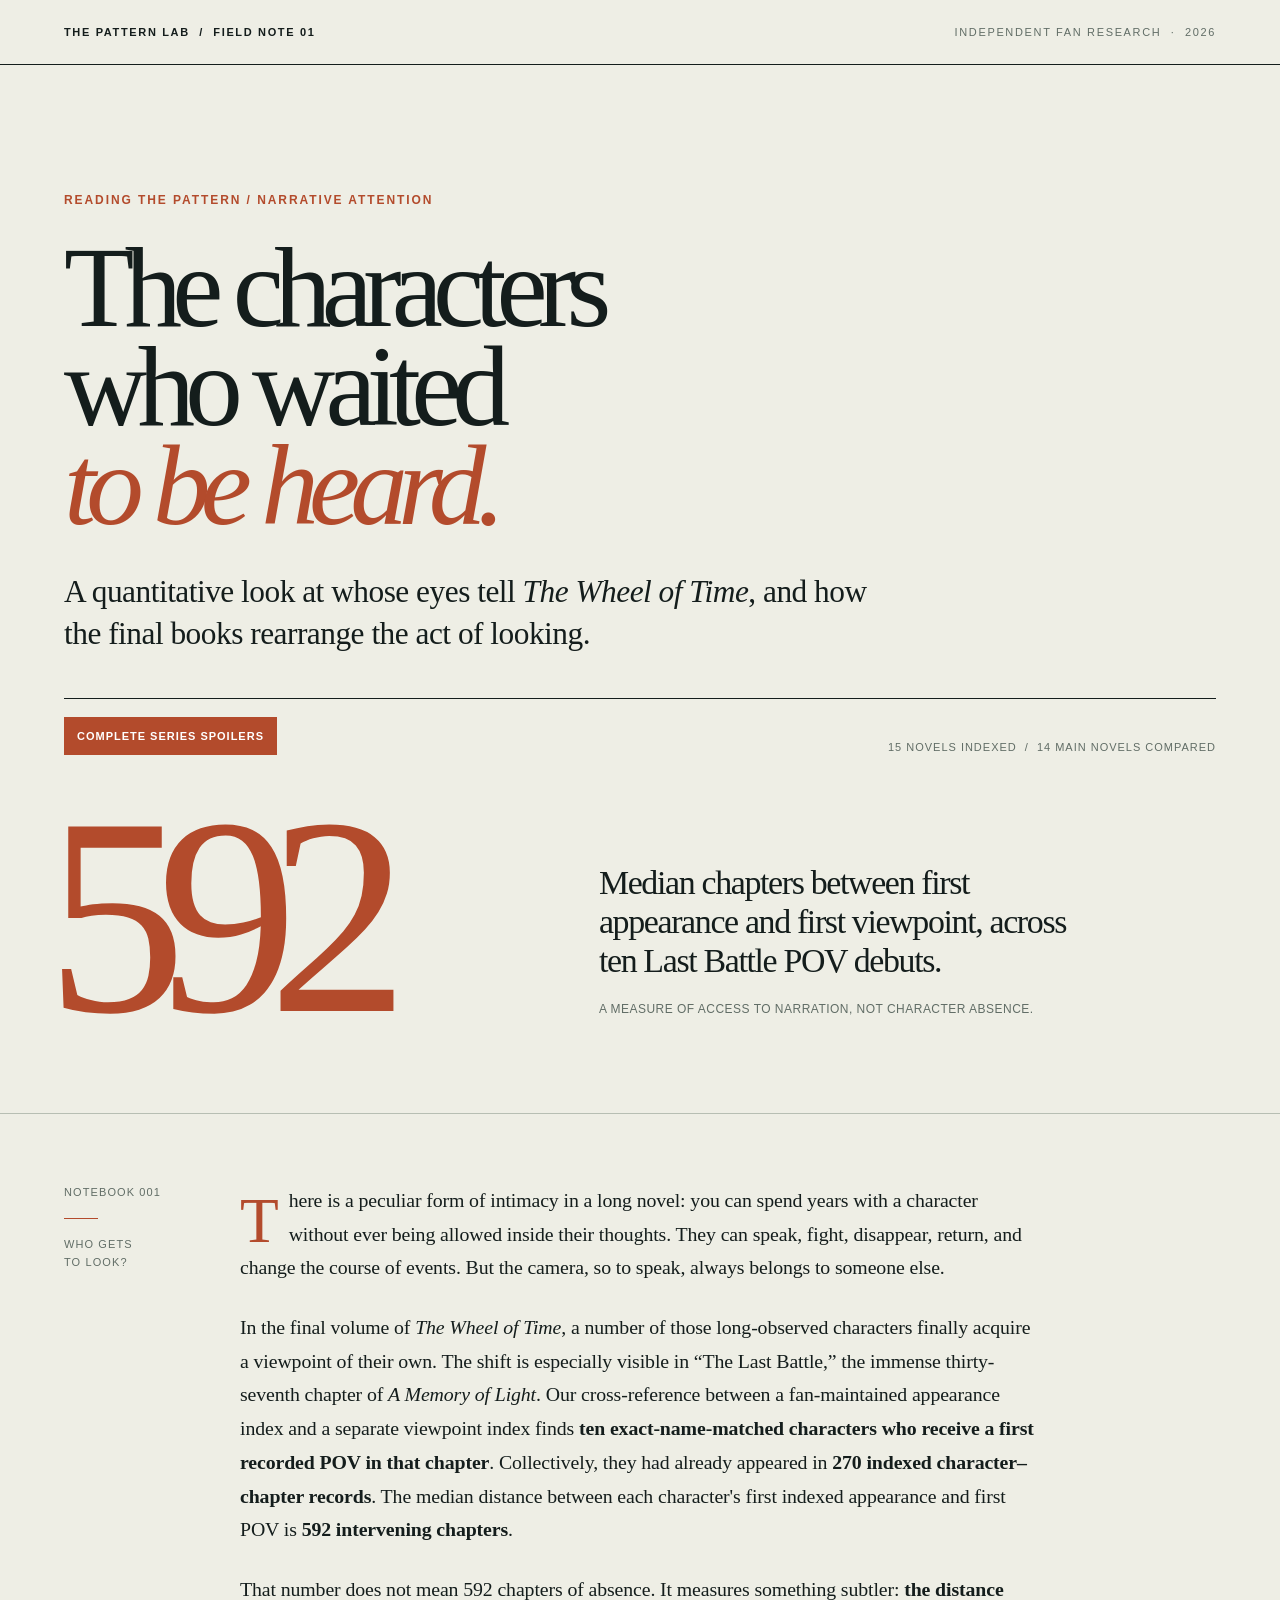
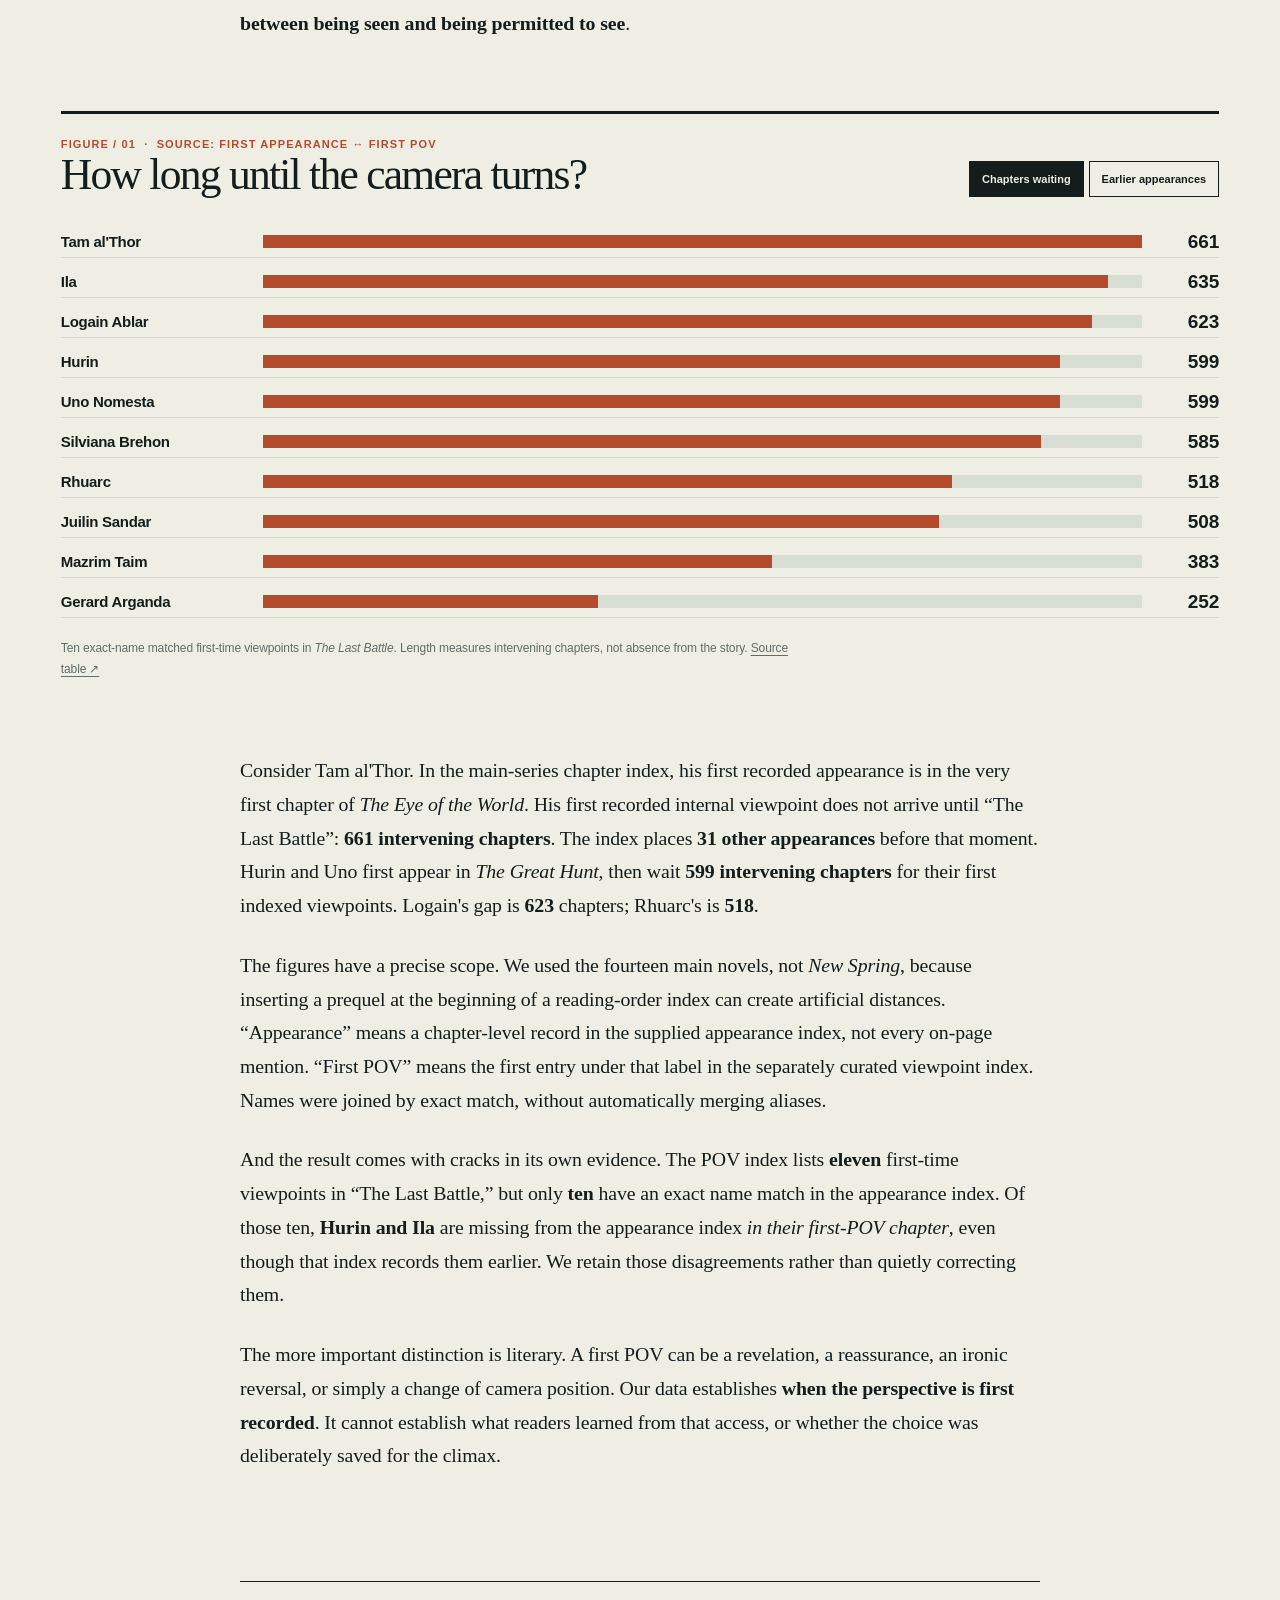
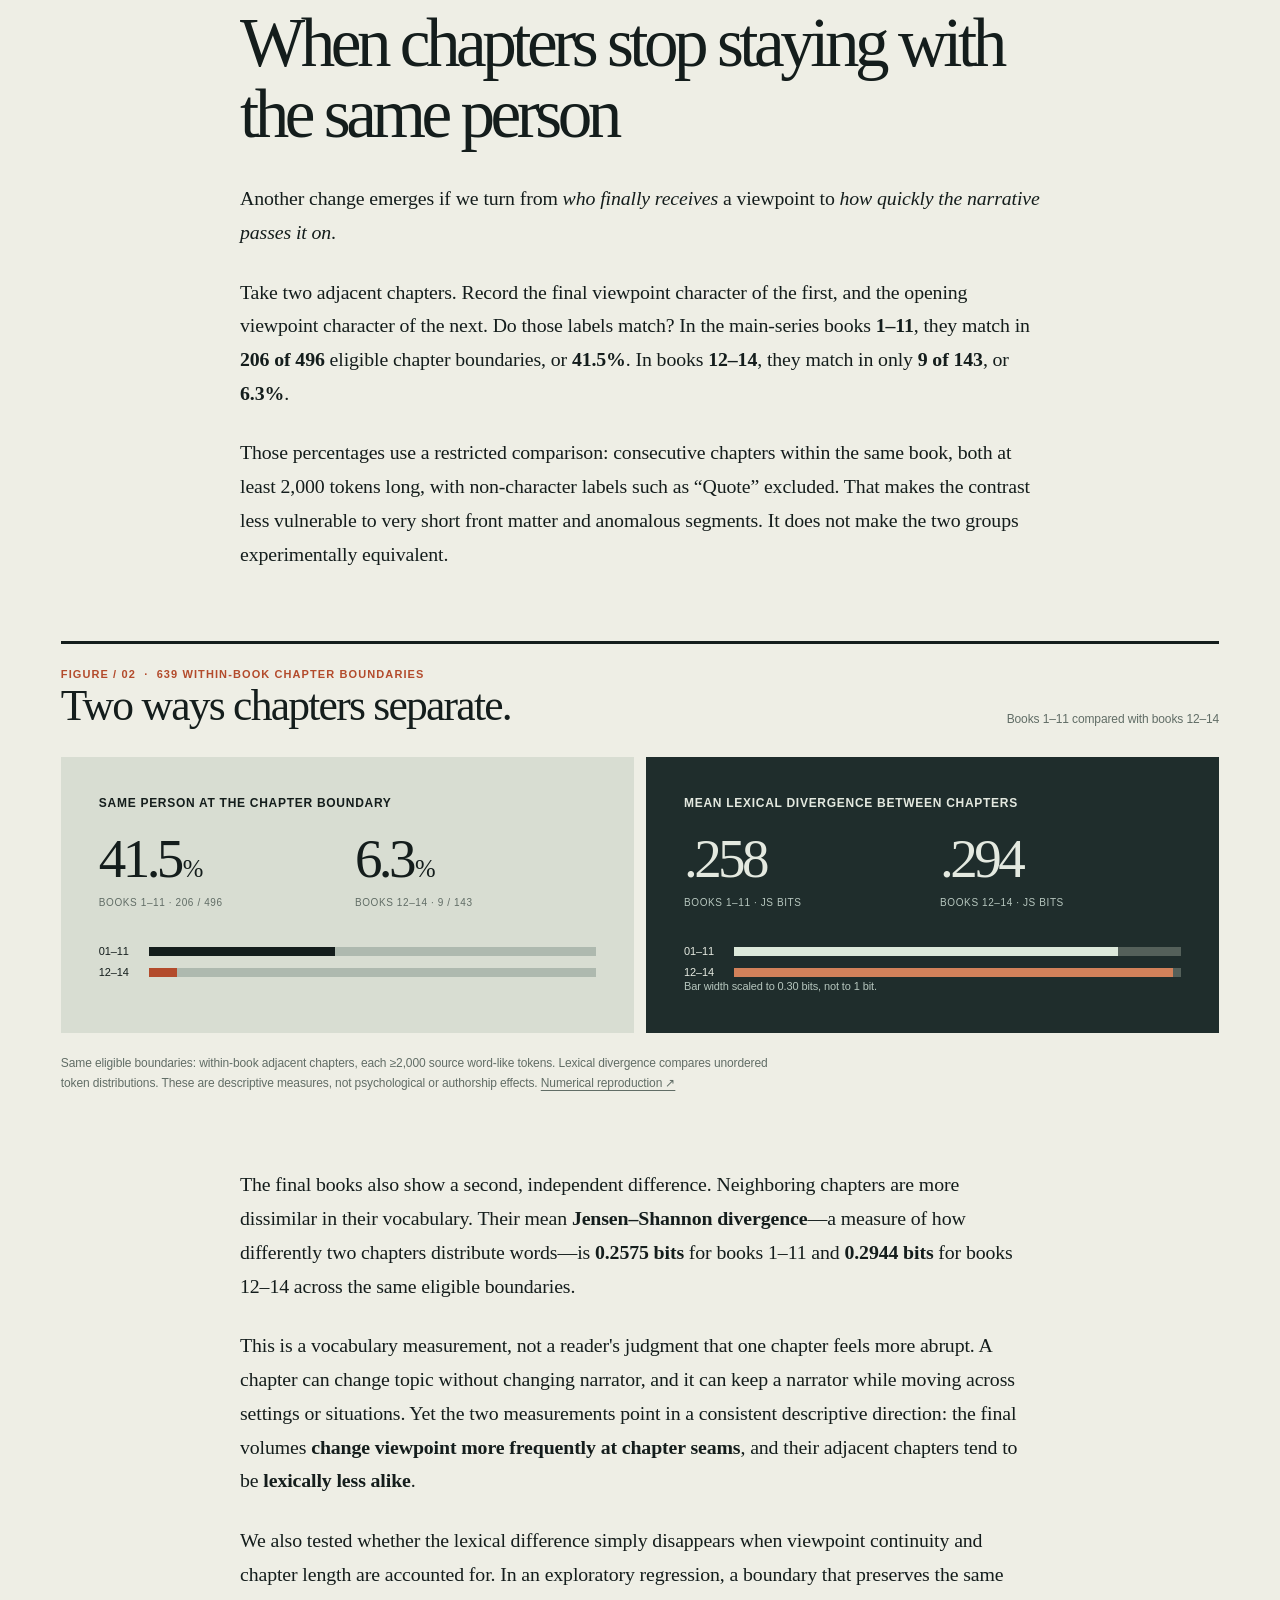
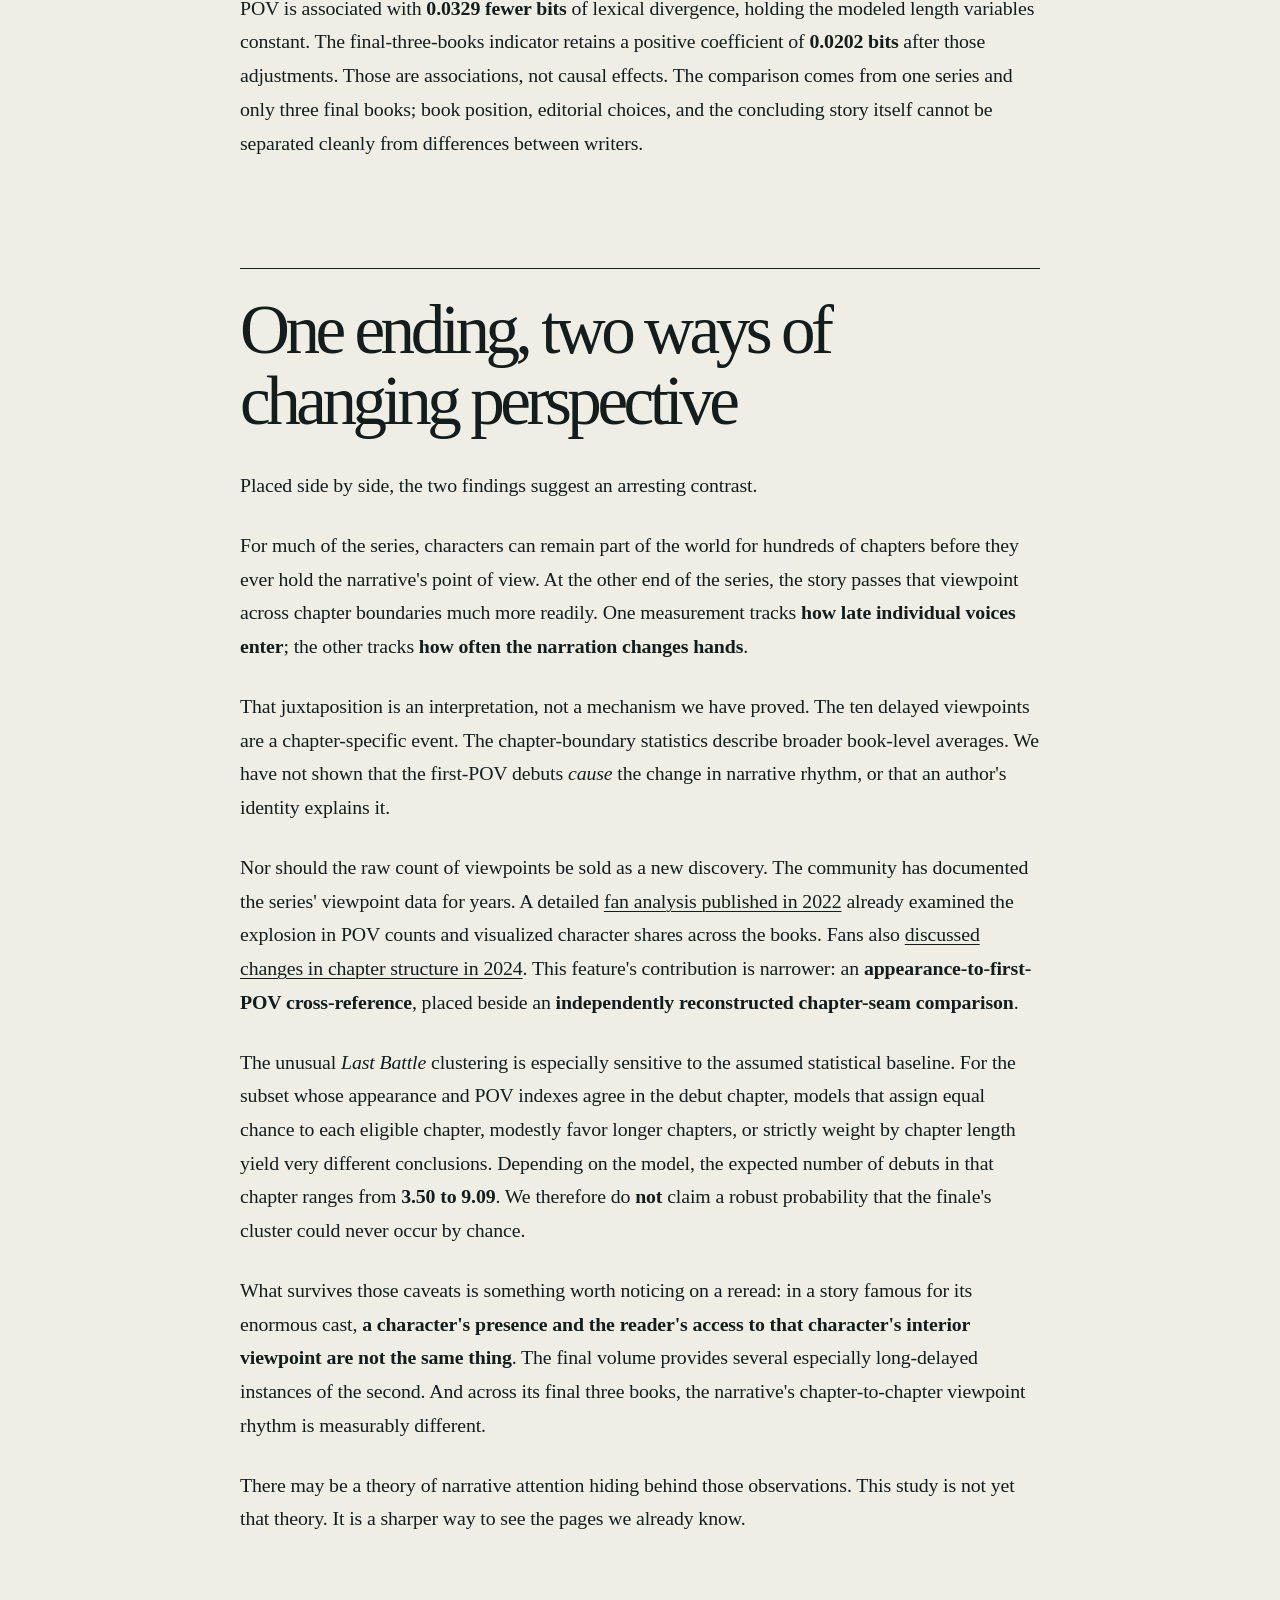
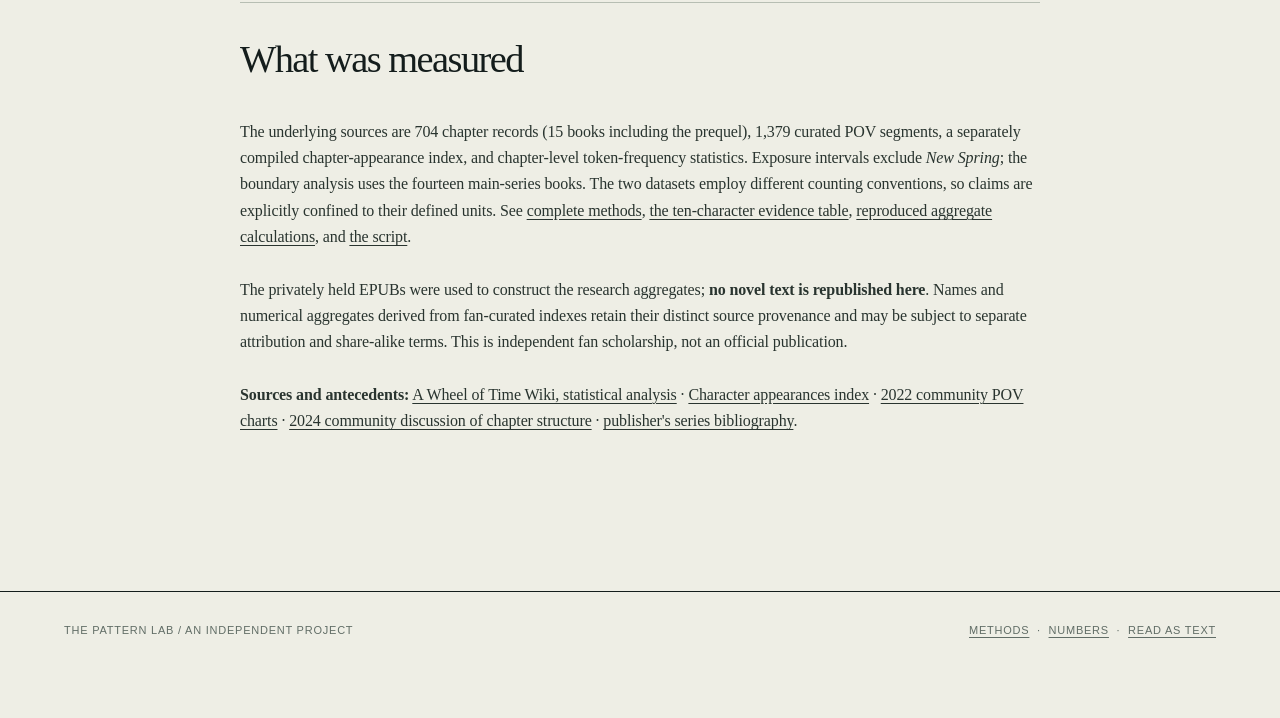
==== features/the-characters-who-waited/index.html @ 1e6bf5ef "Publish spoiler-marked feature on delayed POV debuts and chapter seams" ====
<!doctype html><html lang="en"><head><meta charset="utf-8"><meta name="viewport" content="width=device-width, initial-scale=1"><meta name="description" content="A sourced visual essay on long-delayed POV debuts and chapter-to-chapter shifts in The Wheel of Time."><meta name="color-scheme" content="light"><title>The Characters Who Waited to Be Heard — The Pattern Lab</title><style>
:root{--paper:#eeeee5;--ink:#141d1c;--ink2:#29342f;--muted:#616d66;--rule:#b7beb3;--burn:#b34b2c;--smoke:#d8ddd2;--night:#1f2d2c;--nightText:#e4e9e0}
*{box-sizing:border-box}html{scroll-behavior:smooth}body{margin:0;color:var(--ink);background:var(--paper);-webkit-font-smoothing:antialiased;font-family:Georgia,'Times New Roman',serif}
a{color:inherit;text-underline-offset:3px;text-decoration-thickness:1px}a:hover{color:var(--burn)}button,input{font:inherit}button:focus-visible,a:focus-visible{outline:2px solid var(--burn);outline-offset:4px}
header,main,footer{max-width:1500px;margin-inline:auto}.skip{position:absolute;top:-8em;left:0;background:#fff;padding:16px;z-index:10}.skip:focus{top:0}
.mast{display:flex;justify-content:space-between;align-items:center;padding:25px clamp(24px,5vw,86px);border-bottom:1px solid var(--ink);font:600 11px/1.3 Arial,sans-serif;letter-spacing:.15em;text-transform:uppercase}.mast>*:last-child{font-weight:400;color:var(--muted)}
.hero{padding:clamp(58px,10vw,150px) clamp(24px,5vw,86px) 60px;position:relative}.issue{font:600 12px/1.2 Arial,sans-serif;color:var(--burn);letter-spacing:.16em;margin:0 0 30px}.hero h1{margin:0 0 25px;font-size:clamp(58px,9vw,139px);font-weight:400;line-height:.86;letter-spacing:-.085em;max-width:1300px}.hero h1 em{font-weight:400;color:var(--burn)}.hero-dek{font-size:clamp(21px,2.45vw,32px);line-height:1.35;letter-spacing:-.016em;max-width:810px;margin:36px 0 42px}.hero-meta{display:flex;gap:24px;justify-content:space-between;align-items:flex-end;border-top:1px solid var(--ink);padding-top:18px;flex-wrap:wrap;font:11px/1.5 Arial,sans-serif;letter-spacing:.09em;text-transform:uppercase}.spoiler{display:inline-flex;gap:8px;background:var(--burn);color:#fff;padding:11px 13px;font-weight:600}.shortmeta{color:var(--muted)}
.giant{padding:0 clamp(24px,5vw,86px) 95px;display:grid;grid-template-columns:minmax(0,.9fr) minmax(0,1.1fr);gap:30px;align-items:end;border-bottom:1px solid var(--rule)}.number{font:400 clamp(140px,22vw,360px)/.72 Georgia,serif;color:var(--burn);letter-spacing:-.105em;margin-left:-.065em}.giant-txt{max-width:490px;margin:0;font-size:clamp(23px,2.65vw,40px);line-height:1.15;letter-spacing:-.04em}.giant-micro{font:12px/1.5 Arial,sans-serif;letter-spacing:.04em;color:var(--muted);margin:20px 0 0}
.body-grid{display:grid;grid-template-columns:minmax(140px,1fr) minmax(0,800px) minmax(140px,1fr);gap:20px;padding:70px clamp(24px,5vw,86px) 130px}.running{font:11px/1.6 Arial,sans-serif;color:var(--muted);letter-spacing:.1em;text-transform:uppercase;align-self:start;position:sticky;top:24px}.running span{display:block;width:34px;height:1px;background:var(--burn);margin:17px 0}.copy{grid-column:2;min-width:0;font-size:clamp(19px,1.55vw,22px);line-height:1.7;letter-spacing:-.006em}.copy>p{margin:0 0 26px}.copy>p:first-child:first-letter{float:left;font-size:3.2em;line-height:.75;margin:13px 10px 0 0;color:var(--burn)}.copy strong{font-weight:700}.copy h2{font-size:clamp(38px,5.4vw,80px);line-height:1.02;letter-spacing:-.065em;font-weight:400;margin:108px 0 33px;padding-top:26px;border-top:1px solid var(--ink)}.copy h3{font-weight:400}.copy h3{font-size:clamp(25px,3vw,40px);line-height:1.1;letter-spacing:-.04em}.copy hr{border:0;border-top:1px solid var(--rule);margin:66px 0 25px}.copy>h3{margin-top:35px}.copy>h3~p{font-size:16px;line-height:1.65;color:var(--ink2)}
.copy figure{margin:70px min(-14vw,-40px) 75px;max-width:calc(100% + 28vw);font-family:Arial,sans-serif}.figure-top{display:flex;align-items:flex-end;justify-content:space-between;gap:25px;border-top:3px solid var(--ink);padding-top:22px;margin-bottom:29px}.specimen{font:700 11px/1.5 Arial,sans-serif;letter-spacing:.1em;text-transform:uppercase;color:var(--burn);margin:0 0 10px}.figure-top h3{font:400 clamp(30px,3.4vw,46px)/1.04 Georgia,serif;letter-spacing:-.04em;margin:0}.figure-actions{display:flex;gap:5px;flex-wrap:wrap}.axis{padding:10px 12px;border:1px solid var(--ink);background:transparent;color:var(--ink);cursor:pointer;font:600 11px/1.3 Arial,sans-serif}.axis.active{background:var(--ink);color:var(--paper)}.exposure-bars{display:grid;gap:8px}.exprow{display:grid;grid-template-columns:minmax(110px,190px) minmax(0,1fr) 65px;gap:12px;align-items:center;padding:6px 0;border-bottom:1px solid #d4d9d0}.exprow .name{font:600 15px/1.2 Arial,sans-serif;letter-spacing:-.02em}.bare{height:13px;position:relative;background:#d9ded4}.barFill{height:100%;background:var(--burn);display:block;transform-origin:left;transition:width .25s ease}.barValue{text-align:right;font:700 19px/1 Arial,sans-serif;font-variant-numeric:tabular-nums}.exposure-chart figcaption,.seam-figure figcaption{font:12px/1.7 Arial,sans-serif;color:var(--muted);margin-top:20px;max-width:730px}.seam-pair{display:grid;grid-template-columns:1fr 1fr;gap:12px}.seam-panel{padding:clamp(22px,3vw,38px);background:var(--smoke);min-width:0}.seam-panel.seam-dark{background:var(--night);color:var(--nightText)}.seam-label{font:700 12px/1.4 Arial,sans-serif;letter-spacing:.06em;text-transform:uppercase;margin:0 0 28px;min-height:36px}.split-metric{display:grid;grid-template-columns:1fr 1fr;gap:15px}.big-percentage{font:400 clamp(32px,4.3vw,72px)/1 Georgia,serif;letter-spacing:-.065em}.big-percentage span{font-size:.45em;margin-left:2px}.split-metric small{display:block;font:10px/1.5 Arial,sans-serif;letter-spacing:.06em;color:var(--muted);margin-top:9px}.seam-dark .split-metric small{color:#b6c6be}.unit-bars{margin-top:35px;display:grid;gap:9px}.lane{display:flex;gap:9px;align-items:center}.lane-name{font:11px Arial,sans-serif;width:41px}.lane-track{height:9px;background:#aeb9af;display:block;flex:1}.lane-fill{height:100%;display:block;background:var(--ink)}.lane-fill.late{background:var(--burn)}.seam-dark .lane-track{background:#54605a}.seam-dark .lane-fill{background:#dce9db}.seam-dark .lane-fill.late{background:#d2815a}.measurement-note{font:12px/1.5 Arial,sans-serif;color:var(--muted)}.microcaption{font:11px/1.5 Arial,sans-serif;margin:13px 0 0;color:#b6c6be}.copy figure p{margin:0}
footer{border-top:1px solid var(--ink);padding:30px clamp(24px,5vw,86px) 80px;display:flex;justify-content:space-between;gap:30px;flex-wrap:wrap;font:11px/1.5 Arial,sans-serif;letter-spacing:.07em;text-transform:uppercase}footer span{color:var(--muted)}
@media(max-width:1050px){.body-grid{grid-template-columns:1fr;max-width:930px;margin:auto}.running{position:static;grid-row:1;grid-column:1}.copy{grid-column:1}.copy figure{margin:60px 0}.mast{padding-left:24px;padding-right:24px}}
@media(max-width:700px){.mast{font-size:9px;letter-spacing:.07em}.hero{padding-top:70px;padding-bottom:50px}.hero h1{font-size:clamp(57px,13.8vw,100px)}.hero-dek{font-size:23px}.giant{grid-template-columns:1fr;padding-bottom:65px;gap:10px}.number{font-size:clamp(145px,36vw,225px)}.giant-txt{font-size:27px}.body-grid{padding-top:40px;padding-bottom:80px}.copy{font-size:19px}.copy h2{margin-top:70px}.copy figure{margin:50px 0}.figure-top{display:block}.figure-actions{margin-top:22px}.exprow{grid-template-columns:100px minmax(0,1fr) 48px;gap:7px}.exprow .name{font-size:12px}.barValue{font-size:15px}.seam-pair{grid-template-columns:1fr}.big-percentage{font-size:64px}.running span{display:none}footer{padding-bottom:45px}}
@media(prefers-reduced-motion:reduce){html{scroll-behavior:auto}.barFill{transition:none}}
</style></head><body><a class="skip" href="#article">Skip to article</a><header><div class="mast"><span>THE PATTERN LAB&nbsp; / &nbsp;FIELD NOTE 01</span><span>INDEPENDENT FAN RESEARCH&nbsp; · &nbsp;2026</span></div><section class="hero"><p class="issue">READING THE PATTERN / NARRATIVE ATTENTION</p><h1>The characters<br>who waited<br><em>to be heard.</em></h1><p class="hero-dek">A quantitative look at whose eyes tell <i>The Wheel of Time</i>, and how the final books rearrange the act of looking.</p><div class="hero-meta"><span class="spoiler">COMPLETE SERIES SPOILERS</span><span class="shortmeta">15 NOVELS INDEXED &nbsp;/&nbsp; 14 MAIN NOVELS COMPARED</span></div></section><section class="giant" aria-label="Lead finding"><div class="number">592</div><div><p class="giant-txt">Median chapters between first appearance and first viewpoint, across ten Last Battle POV debuts.</p><p class="giant-micro">A MEASURE OF ACCESS TO NARRATION, NOT CHARACTER ABSENCE.</p></div></section></header><main id="article" class="body-grid"><aside class="running">NOTEBOOK 001<br><span></span>WHO GETS<br>TO LOOK?</aside><article class="copy"><p>There is a peculiar form of intimacy in a long novel: you can spend years with a character without ever being allowed inside their thoughts. They can speak, fight, disappear, return, and change the course of events. But the camera, so to speak, always belongs to someone else.</p>
<p>In the final volume of <em>The Wheel of Time</em>, a number of those long-observed characters finally acquire a viewpoint of their own. The shift is especially visible in “The Last Battle,” the immense thirty-seventh chapter of <em>A Memory of Light</em>. Our cross-reference between a fan-maintained appearance index and a separate viewpoint index finds <strong>ten exact-name-matched characters who receive a first recorded POV in that chapter</strong>. Collectively, they had already appeared in <strong>270 indexed character–chapter records</strong>. The median distance between each character's first indexed appearance and first POV is <strong>592 intervening chapters</strong>.</p>
<p>That number does not mean 592 chapters of absence. It measures something subtler: <strong>the distance between being seen and being permitted to see</strong>.</p>
<p><figure class="exposure-chart" id="wait-chart" aria-labelledby="exp-caption">
<div class="figure-top"><div><p class="specimen">FIGURE / 01 &nbsp;·&nbsp; SOURCE: FIRST APPEARANCE ↔ FIRST POV</p><h3>How long until the camera turns?</h3></div>
<div class="figure-actions" role="group" aria-label="Chart measurement"><button type="button" class="axis active" data-metric="intervening_chapters" aria-pressed="true">Chapters waiting</button><button type="button" class="axis" data-metric="prior_appearance_chapters" aria-pressed="false">Earlier appearances</button></div></div>
<div id="exposure-bars" class="exposure-bars" role="group" aria-label="Ten viewpoint debut intervals"></div>
<figcaption id="exp-caption">Ten exact-name matched first-time viewpoints in <i>The Last Battle</i>. Length measures intervening chapters, not absence from the story. <a href="data/exposure.csv">Source table ↗</a></figcaption>
</figure></p>
<p>Consider Tam al'Thor. In the main-series chapter index, his first recorded appearance is in the very first chapter of <em>The Eye of the World</em>. His first recorded internal viewpoint does not arrive until “The Last Battle”: <strong>661 intervening chapters</strong>. The index places <strong>31 other appearances</strong> before that moment. Hurin and Uno first appear in <em>The Great Hunt</em>, then wait <strong>599 intervening chapters</strong> for their first indexed viewpoints. Logain's gap is <strong>623</strong> chapters; Rhuarc's is <strong>518</strong>.</p>
<p>The figures have a precise scope. We used the fourteen main novels, not <em>New Spring</em>, because inserting a prequel at the beginning of a reading-order index can create artificial distances. “Appearance” means a chapter-level record in the supplied appearance index, not every on-page mention. “First POV” means the first entry under that label in the separately curated viewpoint index. Names were joined by exact match, without automatically merging aliases.</p>
<p>And the result comes with cracks in its own evidence. The POV index lists <strong>eleven</strong> first-time viewpoints in “The Last Battle,” but only <strong>ten</strong> have an exact name match in the appearance index. Of those ten, <strong>Hurin and Ila</strong> are missing from the appearance index <em>in their first-POV chapter</em>, even though that index records them earlier. We retain those disagreements rather than quietly correcting them.</p>
<p>The more important distinction is literary. A first POV can be a revelation, a reassurance, an ironic reversal, or simply a change of camera position. Our data establishes <strong>when the perspective is first recorded</strong>. It cannot establish what readers learned from that access, or whether the choice was deliberately saved for the climax.</p>
<h2>When chapters stop staying with the same person</h2>
<p>Another change emerges if we turn from <em>who finally receives</em> a viewpoint to <em>how quickly the narrative passes it on</em>.</p>
<p>Take two adjacent chapters. Record the final viewpoint character of the first, and the opening viewpoint character of the next. Do those labels match? In the main-series books <strong>1–11</strong>, they match in <strong>206 of 496</strong> eligible chapter boundaries, or <strong>41.5%</strong>. In books <strong>12–14</strong>, they match in only <strong>9 of 143</strong>, or <strong>6.3%</strong>.</p>
<p>Those percentages use a restricted comparison: consecutive chapters within the same book, both at least 2,000 tokens long, with non-character labels such as “Quote” excluded. That makes the contrast less vulnerable to very short front matter and anomalous segments. It does not make the two groups experimentally equivalent.</p>
<p><figure class="seam-figure" id="seam-chart" aria-labelledby="seam-caption">
<div class="figure-top"><div><p class="specimen">FIGURE / 02 &nbsp;·&nbsp; 639 WITHIN-BOOK CHAPTER BOUNDARIES</p><h3>Two ways chapters separate.</h3></div><div class="measurement-note">Books 1–11 compared with books 12–14</div></div>
<div class="seam-pair"><section class="seam-panel"><p class="seam-label">Same person at the chapter boundary</p><div class="split-metric"><div><div class="big-percentage">41.5<span>%</span></div><small>BOOKS 1–11 · 206 / 496</small></div><div><div class="big-percentage">6.3<span>%</span></div><small>BOOKS 12–14 · 9 / 143</small></div></div><div class="unit-bars"><div class="lane"><span class="lane-name">01–11</span><span class="lane-track"><span class="lane-fill" style="width:41.5323%"></span></span></div><div class="lane"><span class="lane-name">12–14</span><span class="lane-track"><span class="lane-fill late" style="width:6.2937%"></span></span></div></div></section>
<section class="seam-panel seam-dark"><p class="seam-label">Mean lexical divergence between chapters</p><div class="split-metric"><div><div class="big-percentage">.258</div><small>BOOKS 1–11 · JS BITS</small></div><div><div class="big-percentage">.294</div><small>BOOKS 12–14 · JS BITS</small></div></div><div class="unit-bars"><div class="lane"><span class="lane-name">01–11</span><span class="lane-track"><span class="lane-fill" style="width:85.84%"></span></span></div><div class="lane"><span class="lane-name">12–14</span><span class="lane-track"><span class="lane-fill late" style="width:98.12%"></span></span></div></div><p class="microcaption">Bar width scaled to 0.30 bits, not to 1 bit.</p></section></div>
<figcaption id="seam-caption">Same eligible boundaries: within-book adjacent chapters, each ≥2,000 source word-like tokens. Lexical divergence compares unordered token distributions. These are descriptive measures, not psychological or authorship effects. <a href="data/evidence.json">Numerical reproduction ↗</a></figcaption></figure></p>
<p>The final books also show a second, independent difference. Neighboring chapters are more dissimilar in their vocabulary. Their mean <strong>Jensen–Shannon divergence</strong>—a measure of how differently two chapters distribute words—is <strong>0.2575 bits</strong> for books 1–11 and <strong>0.2944 bits</strong> for books 12–14 across the same eligible boundaries.</p>
<p>This is a vocabulary measurement, not a reader's judgment that one chapter feels more abrupt. A chapter can change topic without changing narrator, and it can keep a narrator while moving across settings or situations. Yet the two measurements point in a consistent descriptive direction: the final volumes <strong>change viewpoint more frequently at chapter seams</strong>, and their adjacent chapters tend to be <strong>lexically less alike</strong>.</p>
<p>We also tested whether the lexical difference simply disappears when viewpoint continuity and chapter length are accounted for. In an exploratory regression, a boundary that preserves the same POV is associated with <strong>0.0329 fewer bits</strong> of lexical divergence, holding the modeled length variables constant. The final-three-books indicator retains a positive coefficient of <strong>0.0202 bits</strong> after those adjustments. Those are associations, not causal effects. The comparison comes from one series and only three final books; book position, editorial choices, and the concluding story itself cannot be separated cleanly from differences between writers.</p>
<h2>One ending, two ways of changing perspective</h2>
<p>Placed side by side, the two findings suggest an arresting contrast.</p>
<p>For much of the series, characters can remain part of the world for hundreds of chapters before they ever hold the narrative's point of view. At the other end of the series, the story passes that viewpoint across chapter boundaries much more readily. One measurement tracks <strong>how late individual voices enter</strong>; the other tracks <strong>how often the narration changes hands</strong>.</p>
<p>That juxtaposition is an interpretation, not a mechanism we have proved. The ten delayed viewpoints are a chapter-specific event. The chapter-boundary statistics describe broader book-level averages. We have not shown that the first-POV debuts <em>cause</em> the change in narrative rhythm, or that an author's identity explains it.</p>
<p>Nor should the raw count of viewpoints be sold as a new discovery. The community has documented the series' viewpoint data for years. A detailed <a href="https://www.reddit.com/r/WoT/comments/wp7224/character_pov_charts_and_analysis_11_images/">fan analysis published in 2022</a> already examined the explosion in POV counts and visualized character shares across the books. Fans also <a href="https://www.reddit.com/r/WoT/comments/1bdw4mq">discussed changes in chapter structure in 2024</a>. This feature's contribution is narrower: an <strong>appearance-to-first-POV cross-reference</strong>, placed beside an <strong>independently reconstructed chapter-seam comparison</strong>.</p>
<p>The unusual <em>Last Battle</em> clustering is especially sensitive to the assumed statistical baseline. For the subset whose appearance and POV indexes agree in the debut chapter, models that assign equal chance to each eligible chapter, modestly favor longer chapters, or strictly weight by chapter length yield very different conclusions. Depending on the model, the expected number of debuts in that chapter ranges from <strong>3.50 to 9.09</strong>. We therefore do <strong>not</strong> claim a robust probability that the finale's cluster could never occur by chance.</p>
<p>What survives those caveats is something worth noticing on a reread: in a story famous for its enormous cast, <strong>a character's presence and the reader's access to that character's interior viewpoint are not the same thing</strong>. The final volume provides several especially long-delayed instances of the second. And across its final three books, the narrative's chapter-to-chapter viewpoint rhythm is measurably different.</p>
<p>There may be a theory of narrative attention hiding behind those observations. This study is not yet that theory. It is a sharper way to see the pages we already know.</p>
<hr />
<h3>What was measured</h3>
<p>The underlying sources are 704 chapter records (15 books including the prequel), 1,379 curated POV segments, a separately compiled chapter-appearance index, and chapter-level token-frequency statistics. Exposure intervals exclude <em>New Spring</em>; the boundary analysis uses the fourteen main-series books. The two datasets employ different counting conventions, so claims are explicitly confined to their defined units. See <a href="methods/METHODS.md">complete methods</a>, <a href="data/exposure.csv">the ten-character evidence table</a>, <a href="data/evidence.json">reproduced aggregate calculations</a>, and <a href="methods/reproduce.py">the script</a>.</p>
<p>The privately held EPUBs were used to construct the research aggregates; <strong>no novel text is republished here</strong>. Names and numerical aggregates derived from fan-curated indexes retain their distinct source provenance and may be subject to separate attribution and share-alike terms. This is independent fan scholarship, not an official publication.</p>
<p><strong>Sources and antecedents:</strong> <a href="https://wot.fandom.com/wiki/Statistical_analysis">A Wheel of Time Wiki, statistical analysis</a> · <a href="https://wot.fandom.com/wiki/List_of_character_appearances">Character appearances index</a> · <a href="https://www.reddit.com/r/WoT/comments/wp7224/character_pov_charts_and_analysis_11_images/">2022 community POV charts</a> · <a href="https://www.reddit.com/r/WoT/comments/1bdw4mq">2024 community discussion of chapter structure</a> · <a href="https://us.macmillan.com/series/wheeloftime">publisher's series bibliography</a>.</p>
</article></main><footer><span>THE PATTERN LAB / AN INDEPENDENT PROJECT</span><span><a href="methods/METHODS.md">METHODS</a> &nbsp;·&nbsp; <a href="data/evidence.json">NUMBERS</a> &nbsp;·&nbsp; <a href="ARTICLE.md">READ AS TEXT</a></span></footer><script>
const exposure=[{"character": "Tam al'Thor", "intervening_chapters": 661, "prior_appearance_chapters": 31}, {"character": "Ila", "intervening_chapters": 635, "prior_appearance_chapters": 5}, {"character": "Logain Ablar", "intervening_chapters": 623, "prior_appearance_chapters": 28}, {"character": "Hurin", "intervening_chapters": 599, "prior_appearance_chapters": 28}, {"character": "Uno Nomesta", "intervening_chapters": 599, "prior_appearance_chapters": 32}, {"character": "Silviana Brehon", "intervening_chapters": 585, "prior_appearance_chapters": 19}, {"character": "Rhuarc", "intervening_chapters": 518, "prior_appearance_chapters": 41}, {"character": "Juilin Sandar", "intervening_chapters": 508, "prior_appearance_chapters": 47}, {"character": "Mazrim Taim", "intervening_chapters": 383, "prior_appearance_chapters": 16}, {"character": "Gerard Arganda", "intervening_chapters": 252, "prior_appearance_chapters": 23}];
const list=document.getElementById('exposure-bars');
function render(metric){
 const max=Math.max(...exposure.map(r=>+r[metric]));
 list.innerHTML=exposure.map(r=>{
  const name=escapeHTML(r.character),n=Number(r[metric]);
  return `<div class="exprow"><span class="name">${name}</span><div class="bare"><span class="barFill" style="width:${(100*n/max).toFixed(3)}%"></span></div><span class="barValue">${n}</span></div>`;
 }).join('');
 document.querySelectorAll('button.axis').forEach(el=>{const on=el.dataset.metric===metric;el.classList.toggle('active',on);el.setAttribute('aria-pressed',on?'true':'false');});
 list.setAttribute('aria-label',metric==='intervening_chapters'?'Waiting intervals in intervening chapters':'Prior appearances by chapter');
}
function escapeHTML(s){return String(s).replace(/[&<>"']/g,c=>({'&':'&amp;','<':'&lt;','>':'&gt;','"':'&quot;',"'":'&#39;'}[c]));}
document.querySelectorAll('button.axis').forEach(el=>el.addEventListener('click',()=>render(el.dataset.metric)));
render('intervening_chapters');
</script></body></html>
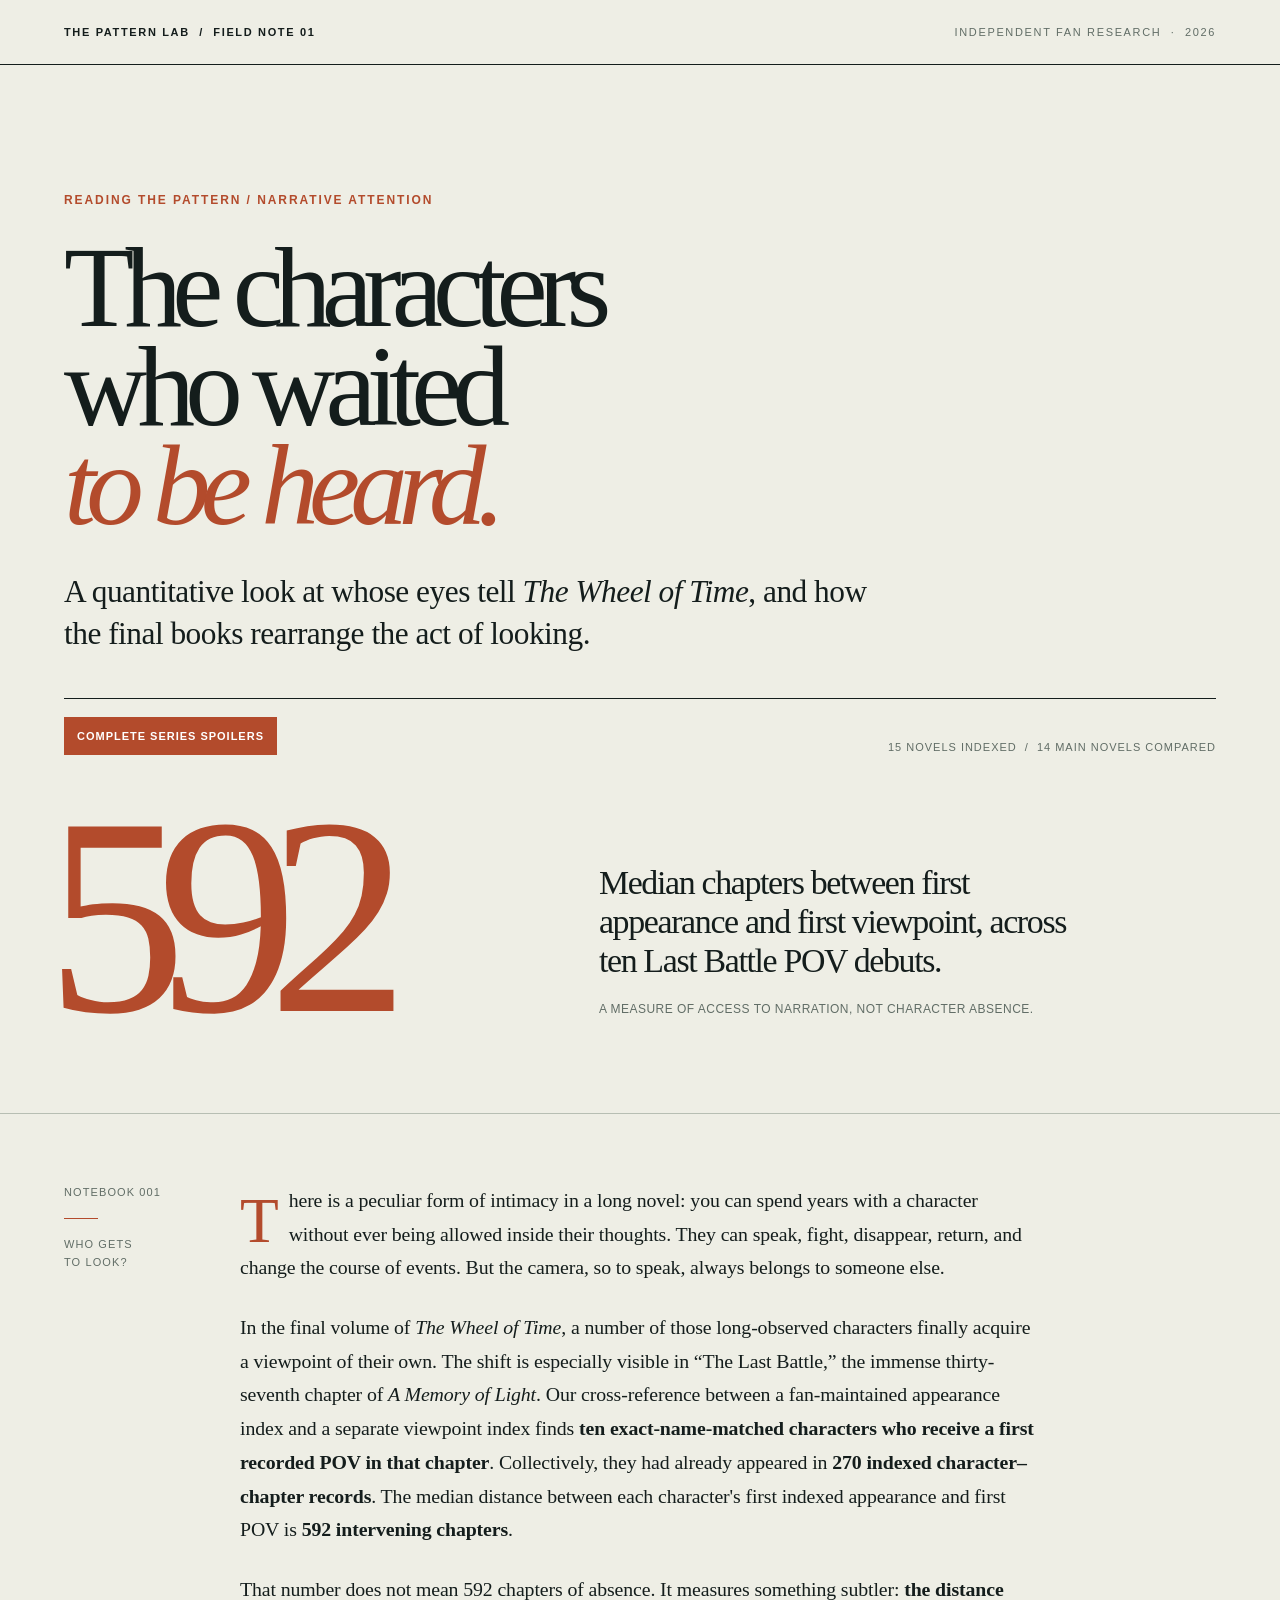
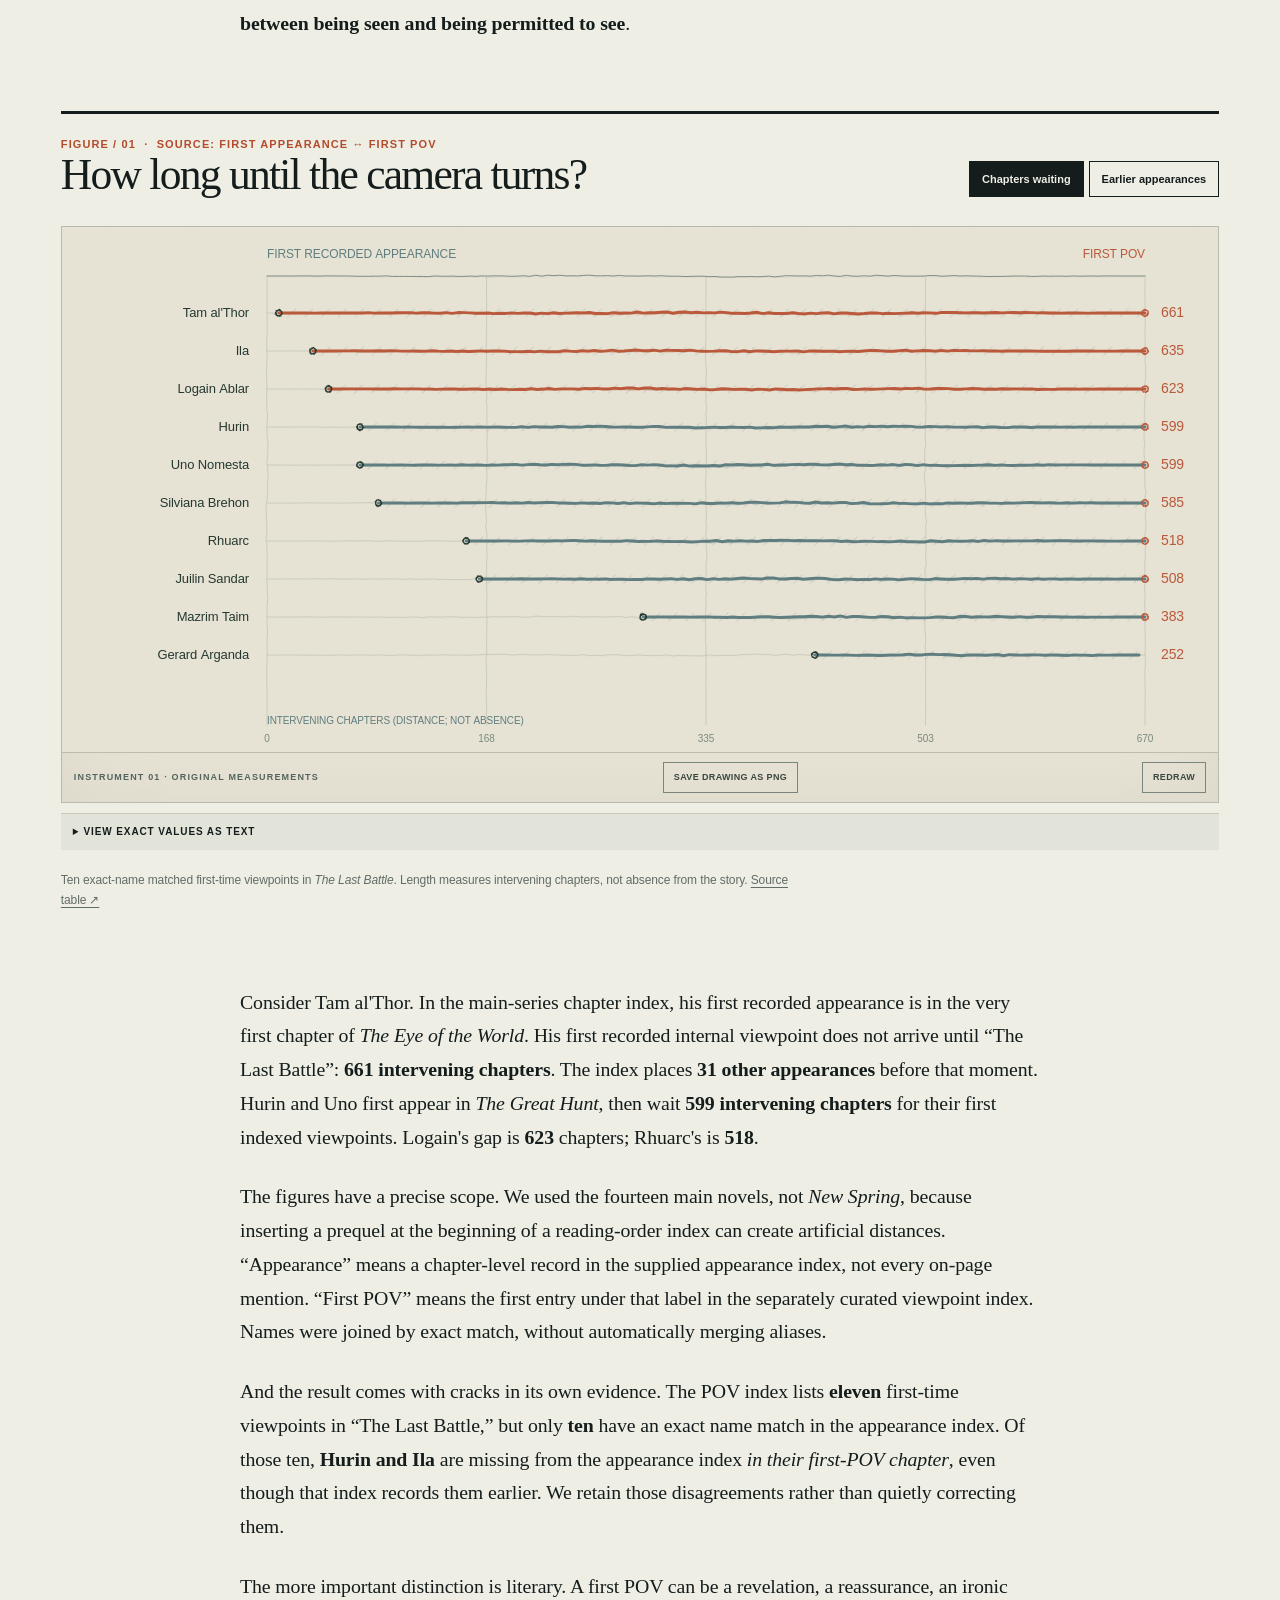
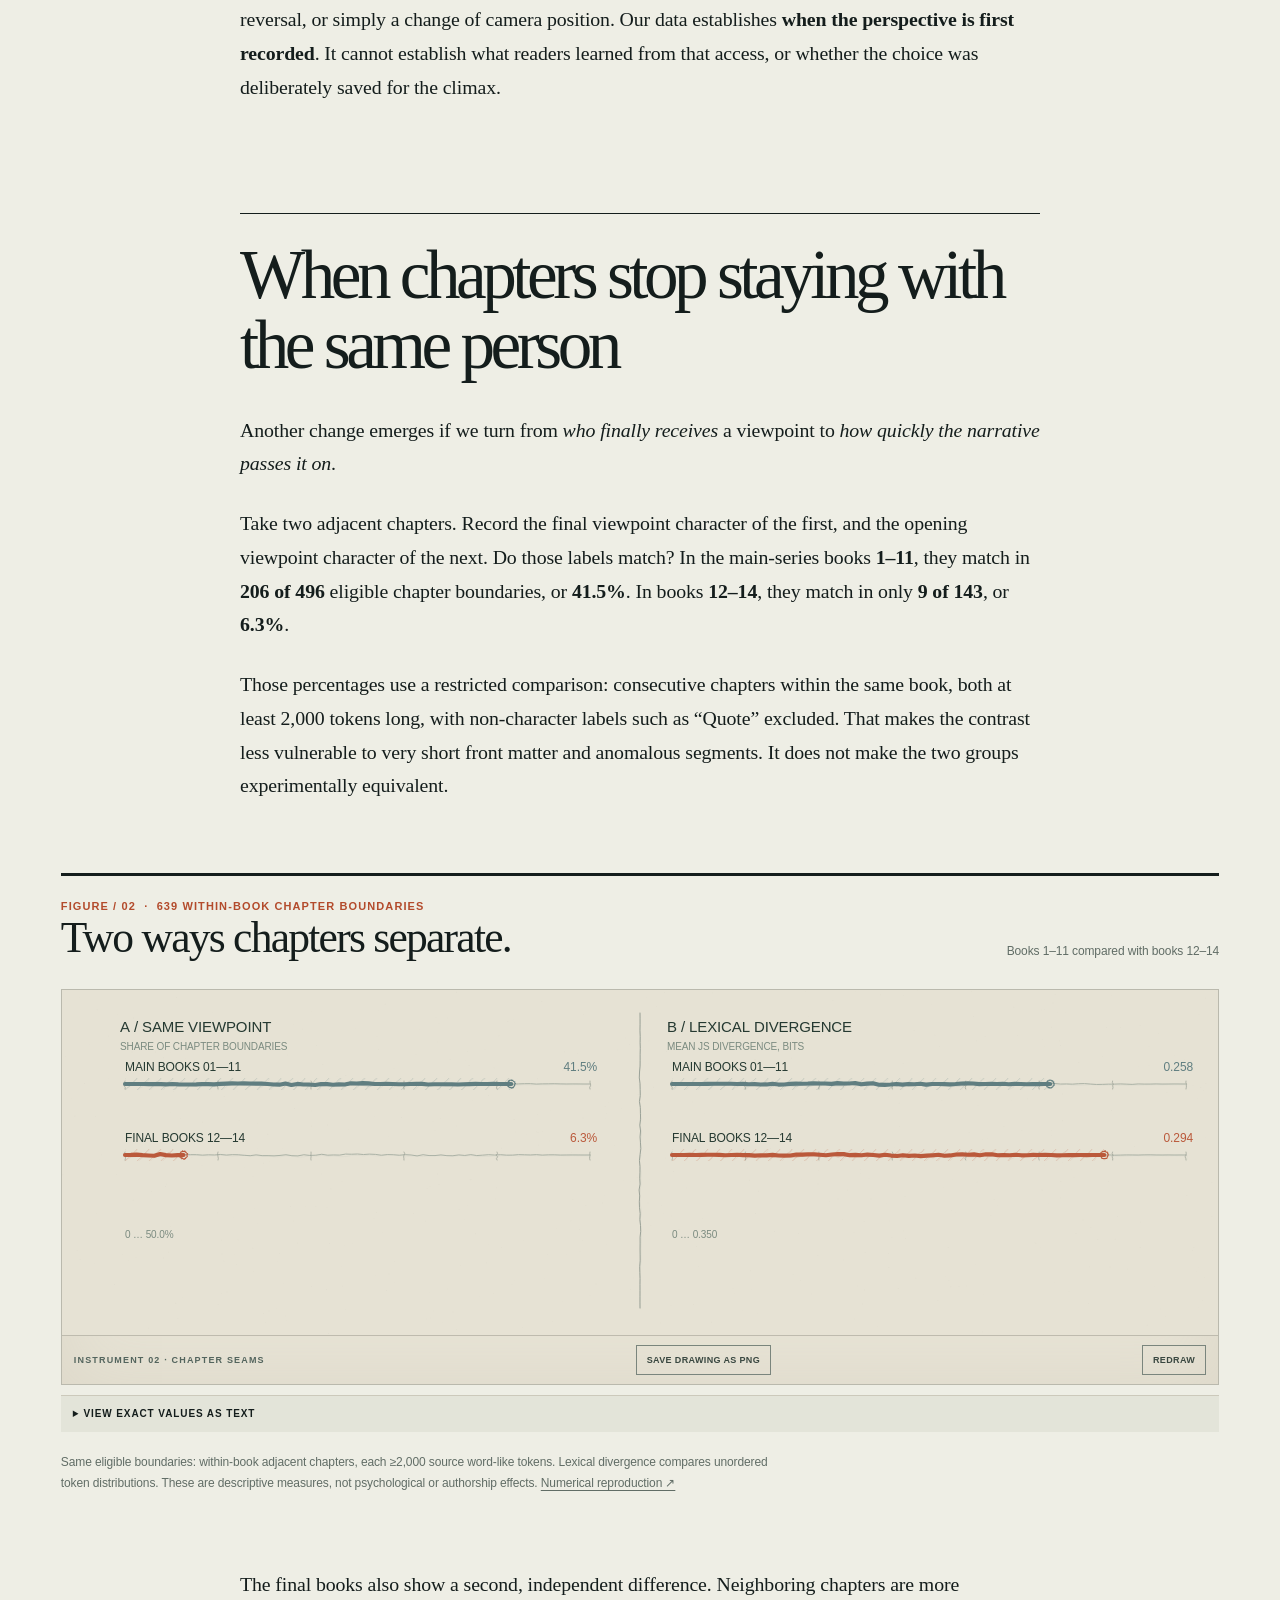
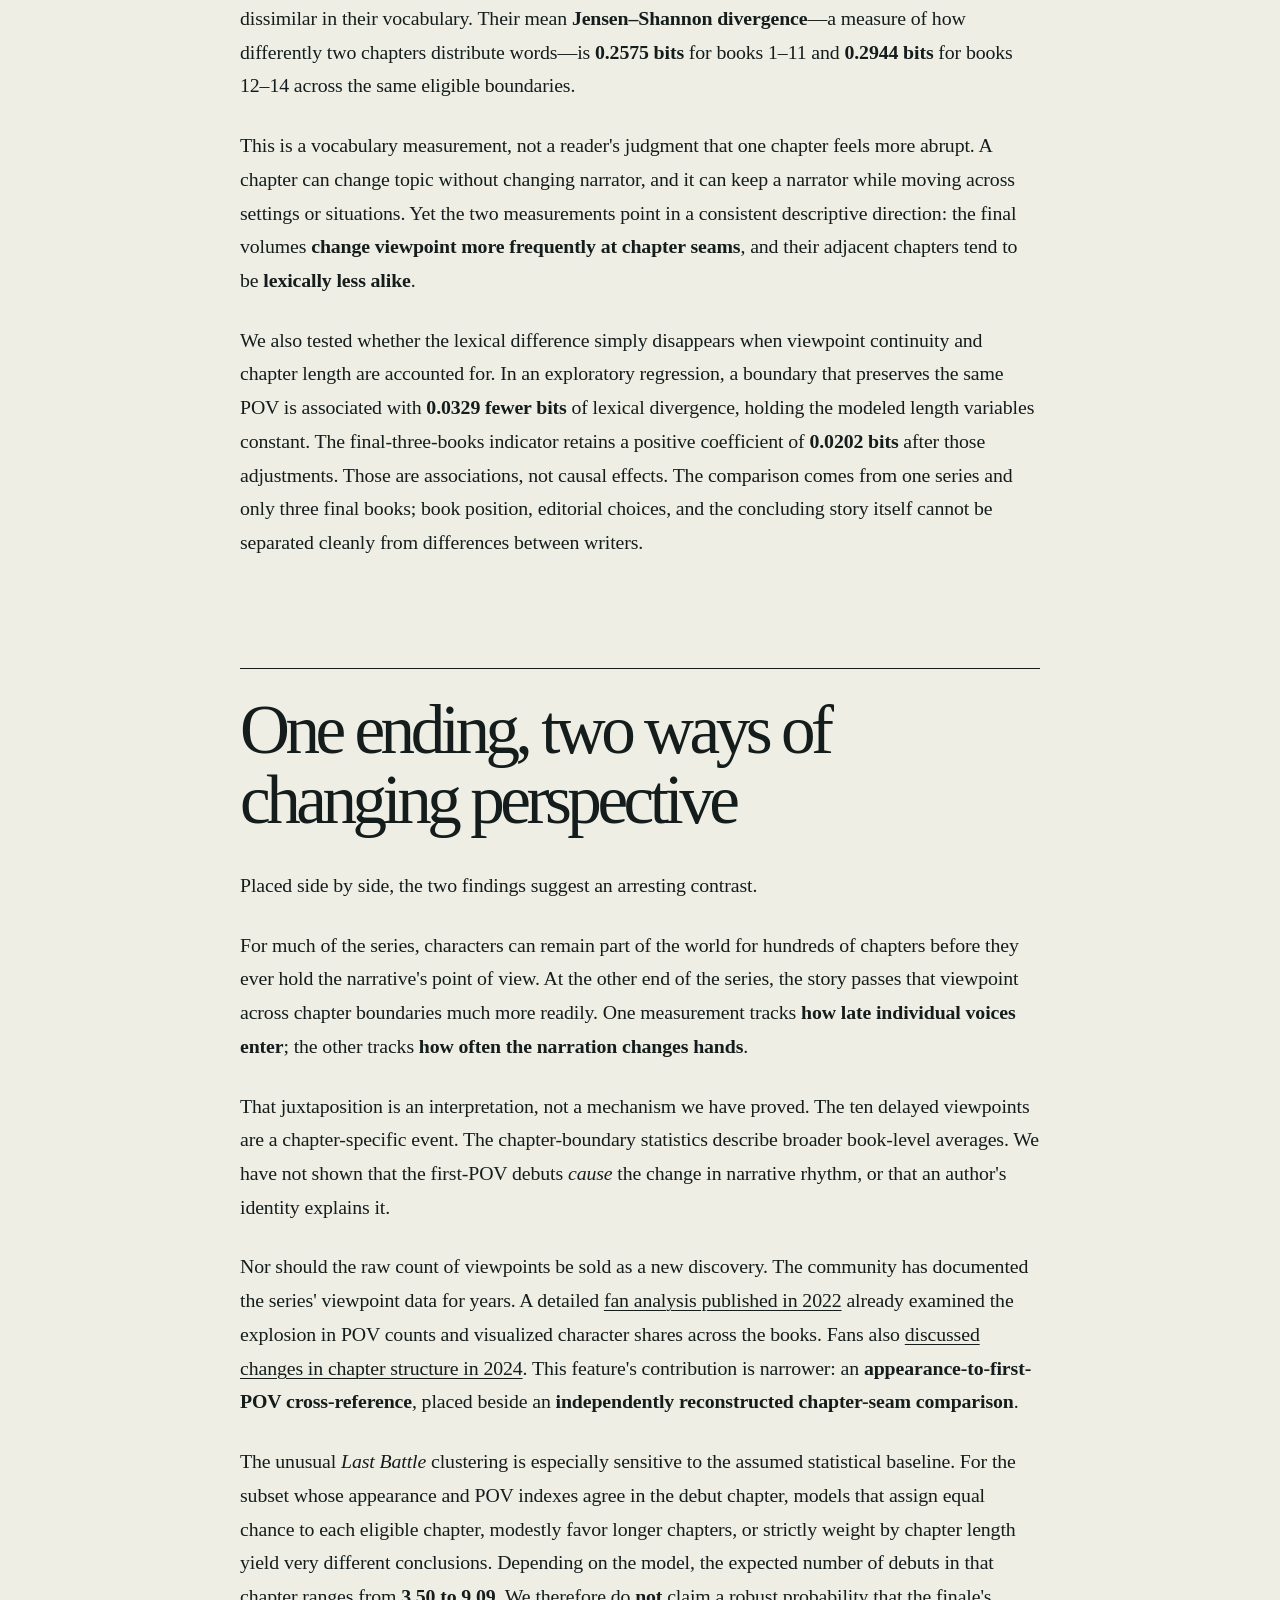
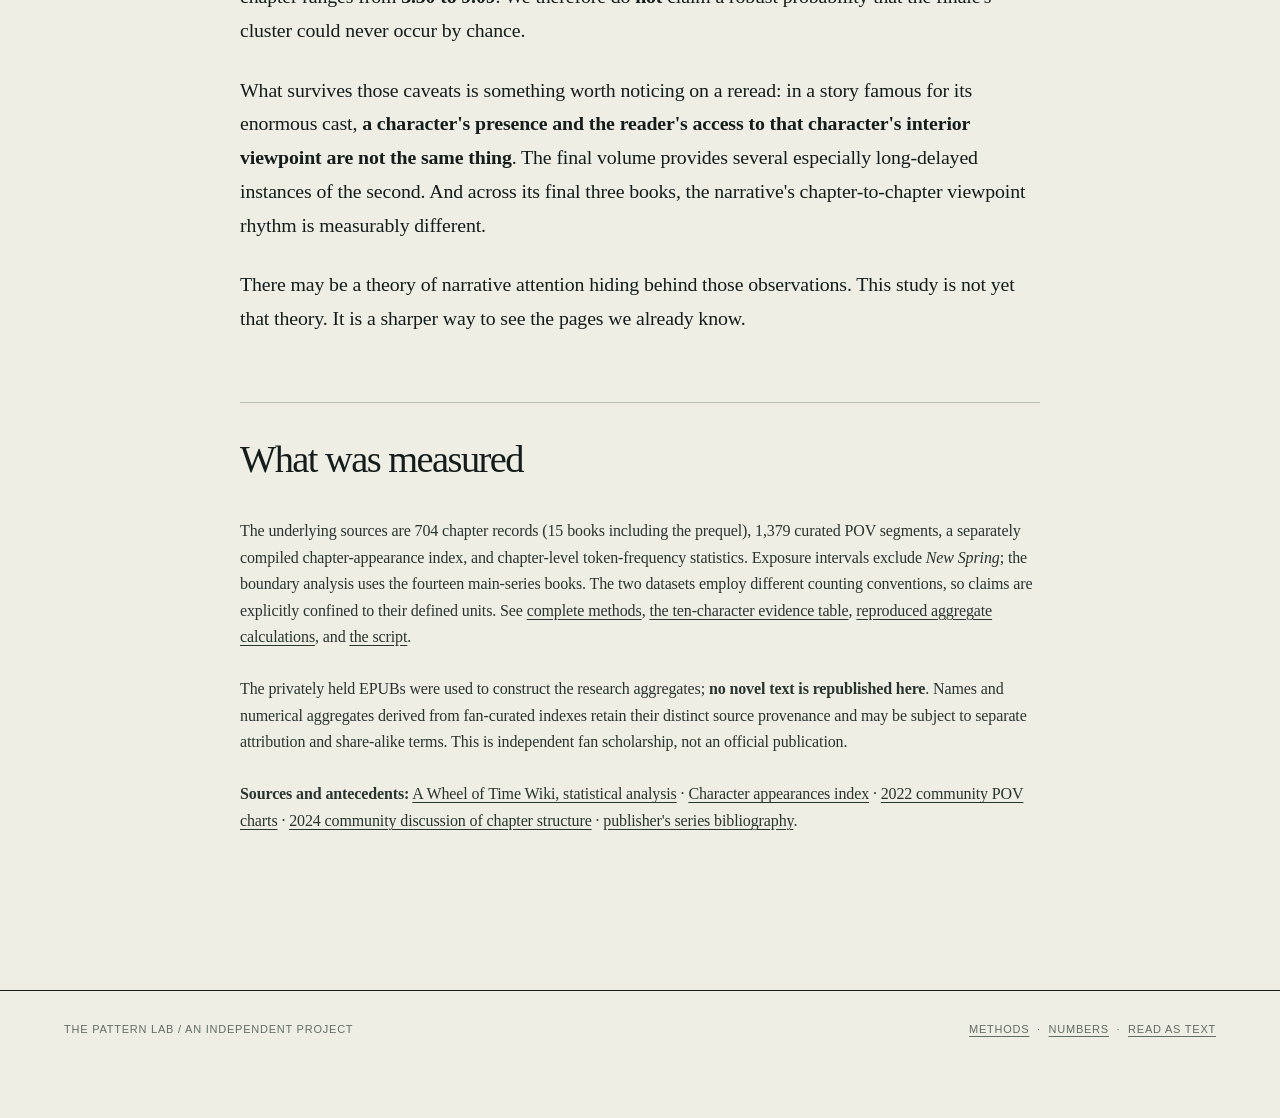
==== commit 2546f312: "Publish illustrated Wheel of Time feature with offline pen-drawn diagrams" ====
--- a/features/the-characters-who-waited/index.html
+++ b/features/the-characters-who-waited/index.html
@@ -12,13 +12,29 @@
 @media(max-width:1050px){.body-grid{grid-template-columns:1fr;max-width:930px;margin:auto}.running{position:static;grid-row:1;grid-column:1}.copy{grid-column:1}.copy figure{margin:60px 0}.mast{padding-left:24px;padding-right:24px}}
 @media(max-width:700px){.mast{font-size:9px;letter-spacing:.07em}.hero{padding-top:70px;padding-bottom:50px}.hero h1{font-size:clamp(57px,13.8vw,100px)}.hero-dek{font-size:23px}.giant{grid-template-columns:1fr;padding-bottom:65px;gap:10px}.number{font-size:clamp(145px,36vw,225px)}.giant-txt{font-size:27px}.body-grid{padding-top:40px;padding-bottom:80px}.copy{font-size:19px}.copy h2{margin-top:70px}.copy figure{margin:50px 0}.figure-top{display:block}.figure-actions{margin-top:22px}.exprow{grid-template-columns:100px minmax(0,1fr) 48px;gap:7px}.exprow .name{font-size:12px}.barValue{font-size:15px}.seam-pair{grid-template-columns:1fr}.big-percentage{font-size:64px}.running span{display:none}footer{padding-bottom:45px}}
 @media(prefers-reduced-motion:reduce){html{scroll-behavior:auto}.barFill{transition:none}}
+
+/* Drawing grammar: data geometry -> animated hand-stroked Canvas. No third-party assets. */
+.ink-instrument{position:relative;background:#e6e2d4;border:1px solid #bab9ad;box-shadow:inset 0 0 70px #ddd8c9}
+.ink-canvas{display:block;width:100%;height:auto;min-height:290px;touch-action:pan-y;background:transparent}
+.ink-toolbar{border-top:1px solid #bebbae;padding:9px 12px;display:flex;justify-content:space-between;gap:12px;align-items:center;flex-wrap:wrap;font:700 9px/1.4 Arial,sans-serif;letter-spacing:.13em;color:#53645d}
+.ink-toolbar button{border:1px solid #7a857d;color:#394740;background:transparent;padding:8px 10px;font:inherit;letter-spacing:.04em;cursor:pointer}
+.ink-toolbar button:hover,.ink-toolbar button:focus-visible{background:#25433d;color:#f2e9d9}
+.underlying{margin-top:10px;background:#e3e4d9;border-top:1px solid #ccc9bb;padding:8px 12px}
+.underlying summary{cursor:pointer;font:700 10px/2 Arial,sans-serif;letter-spacing:.09em;text-transform:uppercase}
+.underlying .exposure-bars{margin:20px 2px}
+.ink-table{width:100%;border-collapse:collapse;font:12px/1.5 Arial,sans-serif;text-align:left}
+.ink-table td,.ink-table th{border-bottom:1px solid #bbbdb4;padding:8px 4px}
+.ink-table caption{text-align:left;font-size:11px;color:#526359}
+.ink-attribution{font:11px/1.5 Arial,sans-serif;color:#616d66;margin-top:9px}
+@media(max-width:600px){.ink-toolbar{font-size:8px}.ink-toolbar button{padding:6px 7px}.copy figure .figure-top{align-items:start}}
+@media(prefers-reduced-motion:reduce){.ink-canvas{animation:none}}
 </style></head><body><a class="skip" href="#article">Skip to article</a><header><div class="mast"><span>THE PATTERN LAB&nbsp; / &nbsp;FIELD NOTE 01</span><span>INDEPENDENT FAN RESEARCH&nbsp; · &nbsp;2026</span></div><section class="hero"><p class="issue">READING THE PATTERN / NARRATIVE ATTENTION</p><h1>The characters<br>who waited<br><em>to be heard.</em></h1><p class="hero-dek">A quantitative look at whose eyes tell <i>The Wheel of Time</i>, and how the final books rearrange the act of looking.</p><div class="hero-meta"><span class="spoiler">COMPLETE SERIES SPOILERS</span><span class="shortmeta">15 NOVELS INDEXED &nbsp;/&nbsp; 14 MAIN NOVELS COMPARED</span></div></section><section class="giant" aria-label="Lead finding"><div class="number">592</div><div><p class="giant-txt">Median chapters between first appearance and first viewpoint, across ten Last Battle POV debuts.</p><p class="giant-micro">A MEASURE OF ACCESS TO NARRATION, NOT CHARACTER ABSENCE.</p></div></section></header><main id="article" class="body-grid"><aside class="running">NOTEBOOK 001<br><span></span>WHO GETS<br>TO LOOK?</aside><article class="copy"><p>There is a peculiar form of intimacy in a long novel: you can spend years with a character without ever being allowed inside their thoughts. They can speak, fight, disappear, return, and change the course of events. But the camera, so to speak, always belongs to someone else.</p>
 <p>In the final volume of <em>The Wheel of Time</em>, a number of those long-observed characters finally acquire a viewpoint of their own. The shift is especially visible in “The Last Battle,” the immense thirty-seventh chapter of <em>A Memory of Light</em>. Our cross-reference between a fan-maintained appearance index and a separate viewpoint index finds <strong>ten exact-name-matched characters who receive a first recorded POV in that chapter</strong>. Collectively, they had already appeared in <strong>270 indexed character–chapter records</strong>. The median distance between each character's first indexed appearance and first POV is <strong>592 intervening chapters</strong>.</p>
 <p>That number does not mean 592 chapters of absence. It measures something subtler: <strong>the distance between being seen and being permitted to see</strong>.</p>
 <p><figure class="exposure-chart" id="wait-chart" aria-labelledby="exp-caption">
 <div class="figure-top"><div><p class="specimen">FIGURE / 01 &nbsp;·&nbsp; SOURCE: FIRST APPEARANCE ↔ FIRST POV</p><h3>How long until the camera turns?</h3></div>
 <div class="figure-actions" role="group" aria-label="Chart measurement"><button type="button" class="axis active" data-metric="intervening_chapters" aria-pressed="true">Chapters waiting</button><button type="button" class="axis" data-metric="prior_appearance_chapters" aria-pressed="false">Earlier appearances</button></div></div>
-<div id="exposure-bars" class="exposure-bars" role="group" aria-label="Ten viewpoint debut intervals"></div>
+<div class="ink-instrument"><canvas id="ink-exposure" class="ink-canvas" role="img" aria-label="Pen-drawn horizontal timeline: ten characters, their appearance-to-first-POV waiting intervals from 252 to 661 chapters, all terminating in The Last Battle."></canvas><div class="ink-toolbar"><span>INSTRUMENT 01 · ORIGINAL MEASUREMENTS</span><button type="button" data-export="ink-exposure">SAVE DRAWING AS PNG</button><button type="button" data-replay="ink-exposure">REDRAW</button></div></div><details class="underlying"><summary>View exact values as text</summary><div id="exposure-bars" class="exposure-bars" role="group" aria-label="Ten viewpoint debut intervals"></div></details>
 <figcaption id="exp-caption">Ten exact-name matched first-time viewpoints in <i>The Last Battle</i>. Length measures intervening chapters, not absence from the story. <a href="data/exposure.csv">Source table ↗</a></figcaption>
 </figure></p>
 <p>Consider Tam al'Thor. In the main-series chapter index, his first recorded appearance is in the very first chapter of <em>The Eye of the World</em>. His first recorded internal viewpoint does not arrive until “The Last Battle”: <strong>661 intervening chapters</strong>. The index places <strong>31 other appearances</strong> before that moment. Hurin and Uno first appear in <em>The Great Hunt</em>, then wait <strong>599 intervening chapters</strong> for their first indexed viewpoints. Logain's gap is <strong>623</strong> chapters; Rhuarc's is <strong>518</strong>.</p>
@@ -31,8 +47,7 @@
 <p>Those percentages use a restricted comparison: consecutive chapters within the same book, both at least 2,000 tokens long, with non-character labels such as “Quote” excluded. That makes the contrast less vulnerable to very short front matter and anomalous segments. It does not make the two groups experimentally equivalent.</p>
 <p><figure class="seam-figure" id="seam-chart" aria-labelledby="seam-caption">
 <div class="figure-top"><div><p class="specimen">FIGURE / 02 &nbsp;·&nbsp; 639 WITHIN-BOOK CHAPTER BOUNDARIES</p><h3>Two ways chapters separate.</h3></div><div class="measurement-note">Books 1–11 compared with books 12–14</div></div>
-<div class="seam-pair"><section class="seam-panel"><p class="seam-label">Same person at the chapter boundary</p><div class="split-metric"><div><div class="big-percentage">41.5<span>%</span></div><small>BOOKS 1–11 · 206 / 496</small></div><div><div class="big-percentage">6.3<span>%</span></div><small>BOOKS 12–14 · 9 / 143</small></div></div><div class="unit-bars"><div class="lane"><span class="lane-name">01–11</span><span class="lane-track"><span class="lane-fill" style="width:41.5323%"></span></span></div><div class="lane"><span class="lane-name">12–14</span><span class="lane-track"><span class="lane-fill late" style="width:6.2937%"></span></span></div></div></section>
-<section class="seam-panel seam-dark"><p class="seam-label">Mean lexical divergence between chapters</p><div class="split-metric"><div><div class="big-percentage">.258</div><small>BOOKS 1–11 · JS BITS</small></div><div><div class="big-percentage">.294</div><small>BOOKS 12–14 · JS BITS</small></div></div><div class="unit-bars"><div class="lane"><span class="lane-name">01–11</span><span class="lane-track"><span class="lane-fill" style="width:85.84%"></span></span></div><div class="lane"><span class="lane-name">12–14</span><span class="lane-track"><span class="lane-fill late" style="width:98.12%"></span></span></div></div><p class="microcaption">Bar width scaled to 0.30 bits, not to 1 bit.</p></section></div>
+<div class="ink-instrument"><canvas id="ink-seams" class="ink-canvas" role="img" aria-label="Two hand-drawn comparisons. Same-POV chapter boundary rates: 41.5 percent in books one to eleven and 6.3 percent in books twelve to fourteen. Lexical Jensen-Shannon divergence: 0.2575 versus 0.2944 bits."></canvas><div class="ink-toolbar"><span>INSTRUMENT 02 · CHAPTER SEAMS</span><button type="button" data-export="ink-seams">SAVE DRAWING AS PNG</button><button type="button" data-replay="ink-seams">REDRAW</button></div></div><details class="underlying"><summary>View exact values as text</summary><table class="ink-table"><caption>639 chapter boundaries after exclusions</caption><thead><tr><th>Measurement</th><th>Main books 1–11</th><th>Books 12–14</th></tr></thead><tbody><tr><th scope="row">Same viewpoint across chapter boundary</th><td>206/496 (41.532%)</td><td>9/143 (6.294%)</td></tr><tr><th scope="row">Mean lexical Jensen–Shannon divergence</th><td>0.25753 bits</td><td>0.29435 bits</td></tr></tbody></table></details>
 <figcaption id="seam-caption">Same eligible boundaries: within-book adjacent chapters, each ≥2,000 source word-like tokens. Lexical divergence compares unordered token distributions. These are descriptive measures, not psychological or authorship effects. <a href="data/evidence.json">Numerical reproduction ↗</a></figcaption></figure></p>
 <p>The final books also show a second, independent difference. Neighboring chapters are more dissimilar in their vocabulary. Their mean <strong>Jensen–Shannon divergence</strong>—a measure of how differently two chapters distribute words—is <strong>0.2575 bits</strong> for books 1–11 and <strong>0.2944 bits</strong> for books 12–14 across the same eligible boundaries.</p>
 <p>This is a vocabulary measurement, not a reader's judgment that one chapter feels more abrupt. A chapter can change topic without changing narrator, and it can keep a narrator while moving across settings or situations. Yet the two measurements point in a consistent descriptive direction: the final volumes <strong>change viewpoint more frequently at chapter seams</strong>, and their adjacent chapters tend to be <strong>lexically less alike</strong>.</p>
@@ -65,4 +80,121 @@
 function escapeHTML(s){return String(s).replace(/[&<>"']/g,c=>({'&':'&amp;','<':'&lt;','>':'&gt;','"':'&quot;',"'":'&#39;'}[c]));}
 document.querySelectorAll('button.axis').forEach(el=>el.addEventListener('click',()=>render(el.dataset.metric)));
 render('intervening_chapters');
+
+(function(){
+'use strict';
+const paper='#e6e2d4', ink='#253931', muted='#7b8b80', rust='#ba593b', blue='#607e80', line='#aaa89b';
+const data=exposure;
+let activeMetric='intervening_chapters';
+const state={};
+function rand(seed){return function(){seed|=0;seed=(seed+0x6D2B79F5)|0;let t=Math.imul(seed^(seed>>>15),1|seed);t=(t+Math.imul(t^(t>>>7),61|t))^t;return ((t^(t>>>14))>>>0)/4294967296}}
+function inkLine(c,x1,y1,x2,y2,color=ink,width=1.4,seed=1,extent=1,rough=1){
+ const L=Math.hypot(x2-x1,y2-y1),N=Math.max(5,Math.ceil(L/6)),r=rand(seed);
+ const dirx=(y2-y1)/(L||1),diry=-(x2-x1)/(L||1);
+ c.save();c.lineJoin='round';c.lineCap='round';c.strokeStyle=color;c.lineWidth=width;c.beginPath();
+ for(let i=0;i<=Math.floor(N*extent);i++){
+  const t=i/N,delta=((r()-.5)*rough+.45*Math.sin(t*18+seed))*Math.sin(Math.PI*t);
+  const x=x1+(x2-x1)*t+dirx*delta,y=y1+(y2-y1)*t+diry*delta;
+  if(i===0)c.moveTo(x,y);else c.lineTo(x,y);
+ }
+ c.stroke();c.restore();
+}
+function tracedLine(c,x1,y1,x2,y2,color=ink,width=1.8,seed=9,extent=1){
+ inkLine(c,x1,y1,x2,y2,color,width,seed,extent,1.5);
+ c.save();c.globalAlpha=.24;inkLine(c,x1+0.35,y1+0.8,x2+0.35,y2+0.8,color,width/2,seed+37,extent,2);c.restore();
+}
+function circle(c,x,y,r,color=ink,w=1.5,seed=7,progress=1){
+ const R=rand(seed),N=48;c.save();c.beginPath();c.strokeStyle=color;c.lineWidth=w;c.lineCap='round';
+ for(let i=0;i<=Math.floor(N*progress);i++){
+  const t=2*Math.PI*i/N,s=r+(R()-.5)*.8,xp=x+Math.cos(t)*s,yp=y+Math.sin(t)*s;
+  i===0?c.moveTo(xp,yp):c.lineTo(xp,yp);
+ }c.stroke();c.restore();
+}
+function hatch(c,x,y,w,h,col,seed=18,step=9){
+ c.save();c.beginPath();c.rect(x,y,w,h);c.clip();c.globalAlpha=.30;
+ for(let u=-h;u<w+h;u+=step){
+  tracedLine(c,x+u,y+h,x+u+h,y,col,.6,seed+u);
+ }c.restore();
+}
+function lettering(c,t,x,y,size=12,color=ink,align='left'){
+ c.save();c.font=`${size}px 'Comic Neue','Trebuchet MS',sans-serif`;c.textAlign=align;c.textBaseline='middle';c.fillStyle=color;c.fillText(t,x,y);c.restore();
+}
+function specks(c,w,h){const R=rand(9925);c.save();for(let i=0;i<Math.floor(w*h/400);i++){
+ const x=R()*w,y=R()*h;c.globalAlpha=R()*.055;c.fillStyle=i%3===0?'#fff':'#6e7467';c.fillRect(x,y,.8,.65);
+}c.globalAlpha=1;c.restore();}
+function initCanvas(id){const el=document.getElementById(id);if(!el)return null;const w=Math.max(275,Math.floor(el.getBoundingClientRect().width));const mobile=w<600;
+ const h=id==='ink-exposure'?(mobile?667:525):(mobile?522:345);const dpr=Math.min(2,window.devicePixelRatio||1);
+ el.width=Math.floor(w*dpr);el.height=Math.floor(h*dpr);el.style.height=h+'px';
+ const c=el.getContext('2d');c.setTransform(dpr,0,0,dpr,0,0);c.fillStyle=paper;c.fillRect(0,0,w,h);specks(c,w,h);
+ return {c,w,h,mobile};}
+function plotExposure(progress=1){const item=initCanvas('ink-exposure');if(!item)return;const {c,w,h,mobile}=item;
+ const max=activeMetric==='intervening_chapters'?670:50;
+ const x0=mobile?22:205, x1=w-(mobile?60:73), ly=mobile?87:86,step=mobile?53:38;
+ lettering(c,'FIRST RECORDED APPEARANCE',x0,28,mobile?10:12,blue);
+ lettering(c,'FIRST POV',x1,28,mobile?10:12,rust,'right');
+ tracedLine(c,x0,49,x1,49,muted,.95,77);
+ for(let i=0;i<=4;i++){
+  const x=x0+(x1-x0)*i/4;
+  tracedLine(c,x,49,x,h-27,'#b7bbac',.55,32+i);
+  lettering(c,String(Math.round(i*max/4)),x,h-13,10,muted,'center');
+ }
+ if(activeMetric==='intervening_chapters')lettering(c,'INTERVENING CHAPTERS (DISTANCE; NOT ABSENCE)',x0,h-31,10,blue);
+ else lettering(c,'EARLIER RECORDED CHAPTER APPEARANCES',x0,h-31,10,blue);
+ data.forEach((d,i)=>{
+  const v=d[activeMetric],y=ly+i*step,barEnd=x1,barStart=x1-(v/max)*(x1-x0);
+  if(mobile){lettering(c,d.character,x0,y-18,13,ink);lettering(c,String(v),x1+6,y-18,12,rust);}
+  else {lettering(c,d.character,x0-18,y,13,ink,'right');lettering(c,String(v),x1+16,y,14,rust)}
+  const yy=mobile?y+3:y;
+  tracedLine(c,x0,yy,x1,yy,'#bfc3b7',.7,i+57);
+  hatch(c,barStart,yy-4.5,Math.max(0,barEnd-barStart),9,blue,25+i,17);
+  if(progress>i/data.length){
+   const local=Math.min(1,(progress-i/data.length)*data.length);
+   tracedLine(c,barStart,yy,barEnd,yy,i<3?rust:blue,2.9,100+i,local);
+   circle(c,barStart,yy,3.0,ink,1.3,150+i,local);
+   if(local===1){circle(c,barEnd,yy,3.1,rust,1.3,166+i);}
+  }
+ });
+}
+function plotSeams(progress=1){const item=initCanvas('ink-seams');if(!item)return;const {c,w,h,mobile}=item;
+ const left=mobile?27:58,right=w-31,half=mobile?0:Math.floor(w/2),top1=mobile?31:38;
+ function group(x,y,width,name,unit,top,vals,max,fmt,ticks,seed){
+  lettering(c,name,x,y,15,ink);lettering(c,unit,x,y+19,10,muted);
+  const gx=x+5,xe=x+width-26,sy=y+56,rowHeight=mobile?69:71;
+  for(let i=0;i<2;i++){
+   const [label,n]=vals[i],ty=sy+i*rowHeight,valx=gx+(xe-gx)*n/max;
+   lettering(c,label,gx,ty-16,12,ink);lettering(c,fmt(n),xe+7,ty-16,12,i?rust:blue,'right');
+   tracedLine(c,gx,ty,xe,ty,'#abb2a6',1,seed+i);
+   for(let k=0;k<=ticks;k++){
+    const xx=gx+(xe-gx)*k/ticks;
+    tracedLine(c,xx,ty-3,xx,ty+5,'#989e93',.65,k*43+i);
+   }
+   const local=Math.max(0,Math.min(1,progress*2.5-i*.58));
+   hatch(c,gx,ty-6,(valx-gx)*local,12,i?rust:blue,i*13+seed,12);
+   tracedLine(c,gx,ty,valx,ty,i?rust:blue,4.1,seed+99+i,local);
+   if(local>0)circle(c,gx+(valx-gx)*local,ty,3.8,i?rust:blue,1.1,seed+47+i);
+  }
+  lettering(c,`0 … ${fmt(max)}`,gx,y+56+2*rowHeight+9,10,muted);
+ }
+ if(mobile){
+  group(left,top1,right-left,'A / SAME VIEWPOINT','SHARE OF ELIGIBLE CHAPTER BOUNDARIES',0,[['MAIN BOOKS 01—11',206/496],['FINAL BOOKS 12—14',9/143]],.5,n=>(n*100).toFixed(1)+'%',5,4);
+  tracedLine(c,left,258,right,258,'#a5aa9e',1.2,22);
+  group(left,272,right-left,'B / LEXICAL DIVERGENCE','MEAN JS DIVERGENCE, BITS',0,[['MAIN BOOKS 01—11',.2575338321],['FINAL BOOKS 12—14',.2943505921]],.35,n=>n.toFixed(3),7,14);
+ }else{
+  tracedLine(c,half,23,half,h-27,'#9ba298',1,26);
+  group(left,top1,half-left-24,'A / SAME VIEWPOINT','SHARE OF CHAPTER BOUNDARIES',0,[['MAIN BOOKS 01—11',206/496],['FINAL BOOKS 12—14',9/143]],.5,n=>(n*100).toFixed(1)+'%',5,4);
+  group(half+27,top1,right-half-2,'B / LEXICAL DIVERGENCE','MEAN JS DIVERGENCE, BITS',0,[['MAIN BOOKS 01—11',.2575338321],['FINAL BOOKS 12—14',.2943505921]],.35,n=>n.toFixed(3),7,14);
+ }
+}
+const reduced=matchMedia('(prefers-reduced-motion: reduce)').matches;
+function paint(progress){plotExposure(progress);plotSeams(progress);}
+let animationId=0;
+function animate(){cancelAnimationFrame(animationId);if(reduced){paint(1);return;}const start=performance.now();let last=-1;function tick(now){const p=Math.min(1,(now-start)/1650);if(p-last>0.025||p>=1){paint(p);last=p;}if(p<1)animationId=requestAnimationFrame(tick)}animationId=requestAnimationFrame(tick);}
+function redraw(){cancelAnimationFrame(animationId);paint(1);}
+let resized;window.addEventListener('resize',()=>{clearTimeout(resized);resized=setTimeout(redraw,95);});
+document.querySelectorAll('.axis').forEach(button=>button.addEventListener('click',()=>{activeMetric=button.dataset.metric;animate();}));
+document.querySelectorAll('[data-replay]').forEach(button=>button.addEventListener('click',()=>{const only=button.dataset.replay;cancelAnimationFrame(animationId);if(reduced){redraw();return;}const start=performance.now();function tick(now){const p=Math.min(1,(now-start)/900);if(only==='ink-exposure')plotExposure(p);else plotSeams(p);if(p<1)animationId=requestAnimationFrame(tick)}animationId=requestAnimationFrame(tick);}));
+document.querySelectorAll('[data-export]').forEach(button=>button.addEventListener('click',()=>{const id=button.dataset.export,c=document.getElementById(id);let name=id==='ink-exposure'?'waiting-voices':'chapter-seams';c.toBlob(blob=>{if(!blob)return;const url=URL.createObjectURL(blob);const a=document.createElement('a');a.href=url;a.download=name+'.png';a.click();setTimeout(()=>URL.revokeObjectURL(url),3000)},'image/png');}));
+// Visible pixels are a data-driven decoration; source values remain in the accessible table and article prose.
+if(document.readyState==='loading')document.addEventListener('DOMContentLoaded',animate);else animate();
+})();
 </script></body></html>
